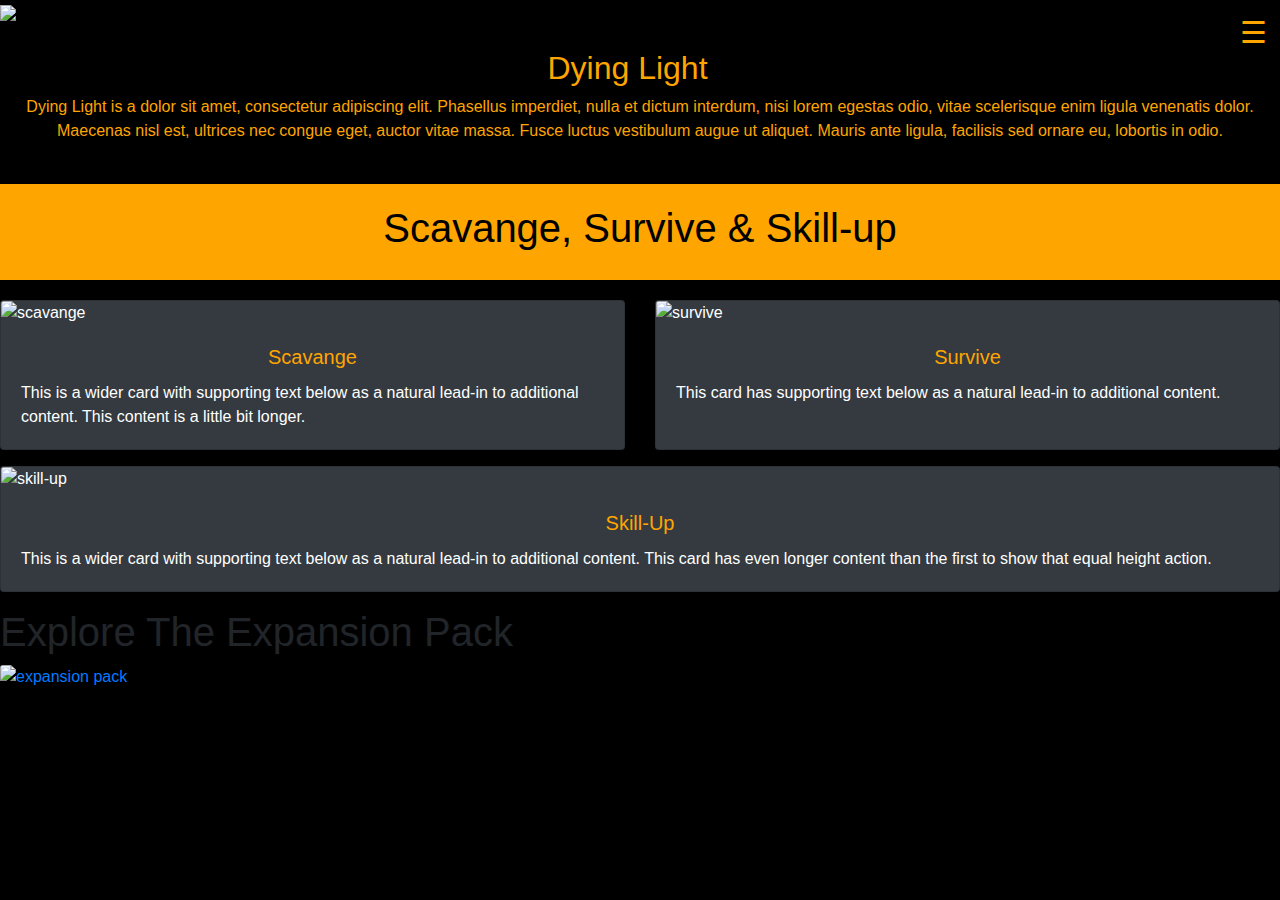
==== about.html @ fd43a187 "included expansion pack section" ====
<!DOCTYPE html>
<html lang="en">
<head>
    <meta charset="UTF-8">
    <meta name="viewport" content="width=device-width, initial-scale=1.0">
    <meta http-equiv="X-UA-Compatible" content="ie=edge">
    
<!----font---->
  
   <link href="https://fonts.googleapis.com/css?family=Permanent+Marker&display=swap" rel="stylesheet">
   <link href="https://fonts.googleapis.com/css?family=Roboto&display=swap" rel="stylesheet">
<!-----bootstrap----->
    <link rel="stylesheet" href="https://stackpath.bootstrapcdn.com/bootstrap/4.3.1/css/bootstrap.min.css" integrity="sha384-ggOyR0iXCbMQv3Xipma34MD+dH/1fQ784/j6cY/iJTQUOhcWr7x9JvoRxT2MZw1T" crossorigin="anonymous">
 
<!-----css external sheet----->
    <link rel="stylesheet" href="stylesheets/style.css" type="text/css" />
    
    
</head>
<body>
<!----nav bar----->

    <div id="myNav" class="overlay">
      <a href="javascript:void(0)" class="closebtn" onclick="closeNav()">&times;</a>
      <div class="overlay-content">
      <a href="index.html">Home</a>
    	<a href="about.html">About</a>
    	<a href="buynow.html">Buy Now</a>
      </div>
      </div>
      
     
     <div class="hamburger" onclick="openNav()">&#9776;</div>
     
<!-----dying light description----->

<section>
    
    
    <img src="https://media.comicbook.com/2019/05/dying-light-1172647.jpeg">

  <div class="content">
    <h2>Dying Light</h2>
    <p>Dying Light is a dolor sit amet, 
        consectetur adipiscing elit. Phasellus 
        imperdiet, nulla et dictum interdum, nisi 
        lorem egestas odio, vitae scelerisque enim 
        ligula venenatis dolor. Maecenas nisl est, ultrices 
        nec congue eget, auctor vitae massa. Fusce luctus 
        vestibulum augue ut aliquet. Mauris ante ligula, 
        facilisis sed ornare eu, lobortis in odio. 
  </div>


</section>

<!-----heading for scavange, survive & skill-up section----->

<div class="second-section-heading">
<h1>Scavange, Survive & Skill-up</h1>
</div>

<!-----cards for scavange, survive & skill-up----->

<div class="card-deck">
  <div class="card text-white bg-dark mb-3">
    <img src="https://steamcdn-a.akamaihd.net/steam/apps/534380/ss_e9697c38d50259df25495750dfff3899572beeed.1920x1080.jpg?t=156708666" class="card-img-top" alt="scavange">
    <div class="card-body">
      <h5 class="card-title">Scavange</h5>
      <p class="card-text">This is a wider card with supporting text below as a natural lead-in to additional content. This content is a little bit longer.</p>
    </div>
    
  </div>
  <div class="card text-white bg-dark mb-3">
    <img src="https://steamcdn-a.akamaihd.net/steam/apps/534380/ss_e9697c38d50259df25495750dfff3899572beeed.1920x1080.jpg?t=156708666" class="card-img-top" alt="survive">
    <div class="card-body">
      <h5 class="card-title">Survive</h5>
      <p class="card-text">This card has supporting text below as a natural lead-in to additional content.</p>
    </div>

    </div>
  </div>
  <div class="card text-white bg-dark mb-3">
    <img src="https://steamcdn-a.akamaihd.net/steam/apps/534380/ss_e9697c38d50259df25495750dfff3899572beeed.1920x1080.jpg?t=156708666" class="card-img-top" alt="skill-up">
    <div class="card-body">
      <h5 class="card-title">Skill-Up</h5>
      <p class="card-text">This is a wider card with supporting text below as a natural lead-in to additional content. This card has even longer content than the first to show that equal height action.</p>
    </div>
    
  </div>
</div>

<!-----heading for expansion pack section----->

<div class="heading-expansion-pack">
<h1>Explore The Expansion Pack</h1>
</div>

<!-----card linked to expansion pack----->

<div class="card-expansion-pack">
  <a href="https://store.steampowered.com/dlc/239140/Dying_Light/" target=_"_blank"><img src="https://hb.imgix.net/dc7375193c4e0ab556a935ecbd288d52fd8a8666.jpg?auto=compress,format&fit=crop&h=353&w=616&s=88cbf97c9366bd4a0d49128763748348" class="card-img" alt="expansion pack">
</a>
</div>

    <!-----JavaScript for navbar----->

<script>
function openNav() {
  document.getElementById("myNav").style.height = "100%";
}

function closeNav() {
  document.getElementById("myNav").style.height = "0%";
}
</script>

<!-----bootstrap----->

<script src="https://code.jquery.com/jquery-3.3.1.slim.min.js" integrity="sha384-q8i/X+965DzO0rT7abK41JStQIAqVgRVzpbzo5smXKp4YfRvH+8abtTE1Pi6jizo" crossorigin="anonymous"></script>
<script src="https://cdnjs.cloudflare.com/ajax/libs/popper.js/1.14.7/umd/popper.min.js" integrity="sha384-UO2eT0CpHqdSJQ6hJty5KVphtPhzWj9WO1clHTMGa3JDZwrnQq4sF86dIHNDz0W1" crossorigin="anonymous"></script>
<script src="https://stackpath.bootstrapcdn.com/bootstrap/4.3.1/js/bootstrap.min.js" integrity="sha384-JjSmVgyd0p3pXB1rRibZUAYoIIy6OrQ6VrjIEaFf/nJGzIxFDsf4x0xIM+B07jRM" crossorigin="anonymous"></script>

</body>
</html>
---- stylesheets/style.css ----
body {
  margin: 0%;
  padding: 0%;
  border: 0%;
  font-family: 'Permanent Marker', sans-serif;
  background: black;
}

/*---css for nav overlay---*/

.overlay {
  height: 0%;
  width: 100%;
  position: fixed;
  z-index: 1;
  top: 0;
  left: 0;
  background-color: rgb(0,0,0);
  background-color: rgba(0,0,0, 0.8);
  overflow-y: hidden;
  transition: 0.5s
}

.overlay-content {
  position: absolute;
  top: 25%;
  width: 100%;
  text-align: center;
  margin-top: 30px;
}

.overlay a {
  padding: 8px;
  text-decoration: none;
  font-size: 36px;
  color: #635f60;
  display: block;
  transition: 0.3s;
}

.overlay a:hover, .overlay a:focus {
  color: #ffab36;
}

.overlay .closebtn {
  position: absolute;
  top: 20px;
  right: 45px;
  font-size: 60px;
}

@media screen and (min-width: 300px){
  .overlay {overflow-y: auto;}
  .overlay a {font-size: 25px}
  .overlay .closebtn {
  font-size: 40px;
  top: 15px;
  right: 35px;
  }
}


.hamburger {
position:top;
font-size:30px;
cursor:pointer;
color:orange;
/*color:white;*/
float:right;
padding: 10px;
width: 50px;

}

/*---end of css nav overlay---*/

/*---landing page video---*/

.video-fluid {
  width: 100%;
  height: auto;
}

.introtext {
  color: orange;
}

/*---about page--- */

/*---dying light description---*/

.content {
	color: orange;
	padding: 25px;
	background-image:black;
	text-align: center;
}

/*---about header img---*/
img {
  width: 100%;
}

/*<!-----section heading for Scavange, survive & skill-up section----->*/

.second-section-heading {
  text-align: center;
  color: black;
  padding: 20px;
  margin-bottom: 20px;
  font-size: 20px;
  background-color: orange;
}

/*---stylings for cards---*/

.card-title {
  color: orange;
  text-align: center;
}
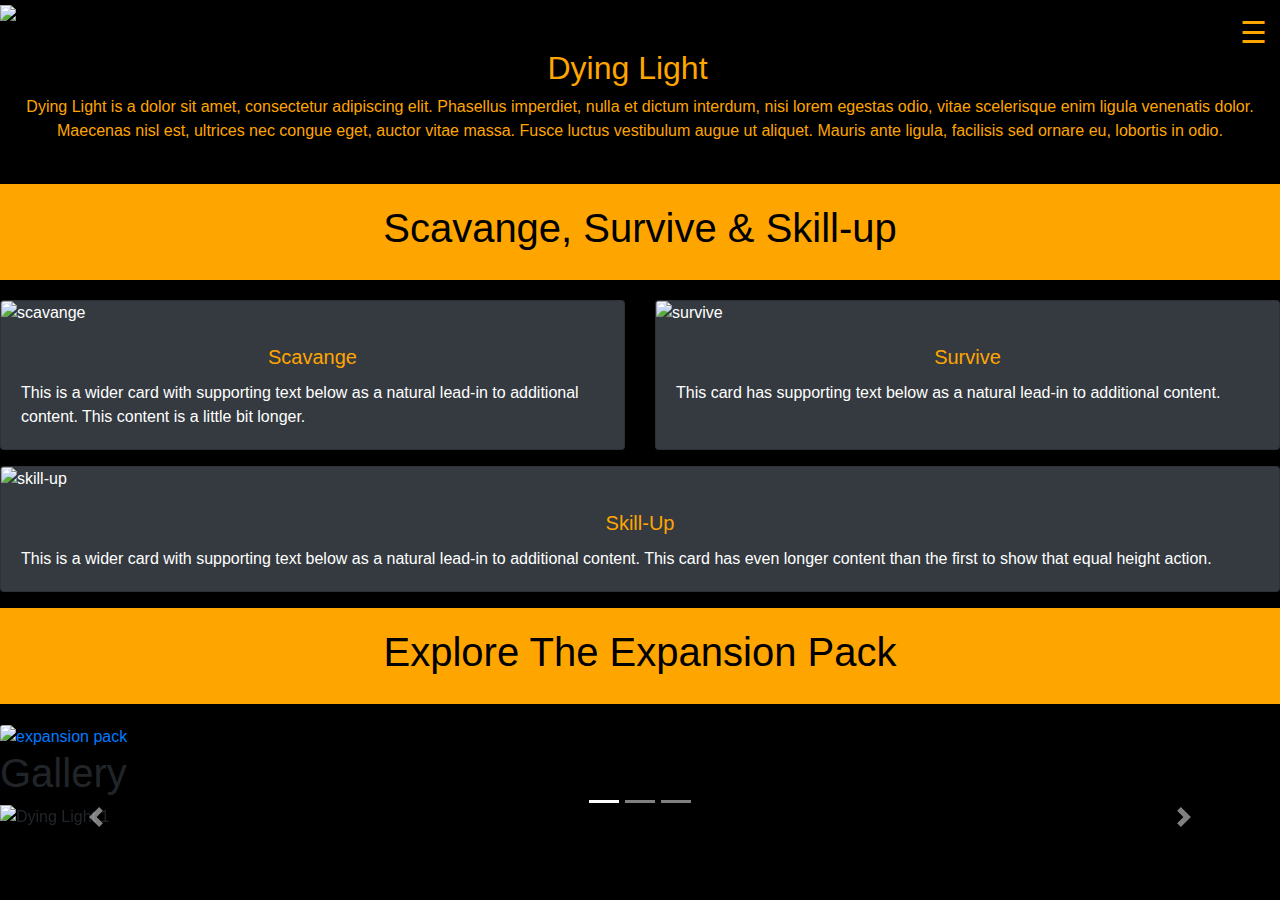
==== commit bfb6ed75: "added carousel from bootstrap" ====
--- a/about.html
+++ b/about.html
@@ -103,6 +103,53 @@
 </a>
 </div>
 
+<!-----heading for photo gallery----->
+
+<div class="heading-photo-gallery">
+<h1>Gallery</h1>
+</div>
+
+
+<!-----start of image slider----->
+
+<div>
+<div id="carouselExampleIndicators" class="carousel slide" data-ride="carousel">
+  <ol class="carousel-indicators">
+    <li data-target="#carouselExampleIndicators" data-slide-to="0" class="active"></li>
+    <li data-target="#carouselExampleIndicators" data-slide-to="1"></li>
+    <li data-target="#carouselExampleIndicators" data-slide-to="2"></li>
+  </ol>
+  <div class="carousel-inner">
+    
+<!-----slide 1----->
+    <div class="carousel-item active">
+      <img src="https://steamcdn-a.akamaihd.net/steam/apps/534380/ss_e9697c38d50259df25495750dfff3899572beeed.1920x1080.jpg?t=1567086665" class="d-block w-100" alt="Dying Light 1">
+    </div>
+<!-----slide 2----->
+    
+    <div class="carousel-item">
+      <img src="https://steamcdn-a.akamaihd.net/steam/apps/534380/ss_e9697c38d50259df25495750dfff3899572beeed.1920x1080.jpg?t=1567086665" class="d-block w-100" alt="Dying Light 2">
+    </div>
+<!-----slide 3----->
+  
+  <div class="carousel-item">
+      <img src="https://steamcdn-a.akamaihd.net/steam/apps/534380/ss_e9697c38d50259df25495750dfff3899572beeed.1920x1080.jpg?t=1567086665" class="d-block w-100" alt="Dying Light 3">
+    </div>
+  </div>
+<!----- prev & next buttons----->
+
+  <a class="carousel-control-prev" href="#carouselExampleIndicators" role="button" data-slide="prev">
+    <span class="carousel-control-prev-icon"></span>
+    <span class="sr-only">Previous</span>
+  </a>
+  <a class="carousel-control-next" href="#carouselExampleIndicators" role="button" data-slide="next">
+    <span class="carousel-control-next-icon"
+    ></span>
+    <span class="sr-only">Next</span>
+  </a>
+</div>
+</div>
+
     <!-----JavaScript for navbar----->
 
 <script>
--- a/stylesheets/style.css
+++ b/stylesheets/style.css
@@ -118,3 +118,20 @@
   color: orange;
   text-align: center;
 }
+
+/*---section heading for expansion pack---*/
+
+.heading-expansion-pack {
+  text-align: center;
+  color: black;
+  padding: 20px;
+  margin-bottom: 20px;
+  font-size: 20px;
+  background-color: orange;
+}
+
+/*---expansion pack picture link---*/
+
+.card-expansion-pack {
+  pointer: cursor;
+}
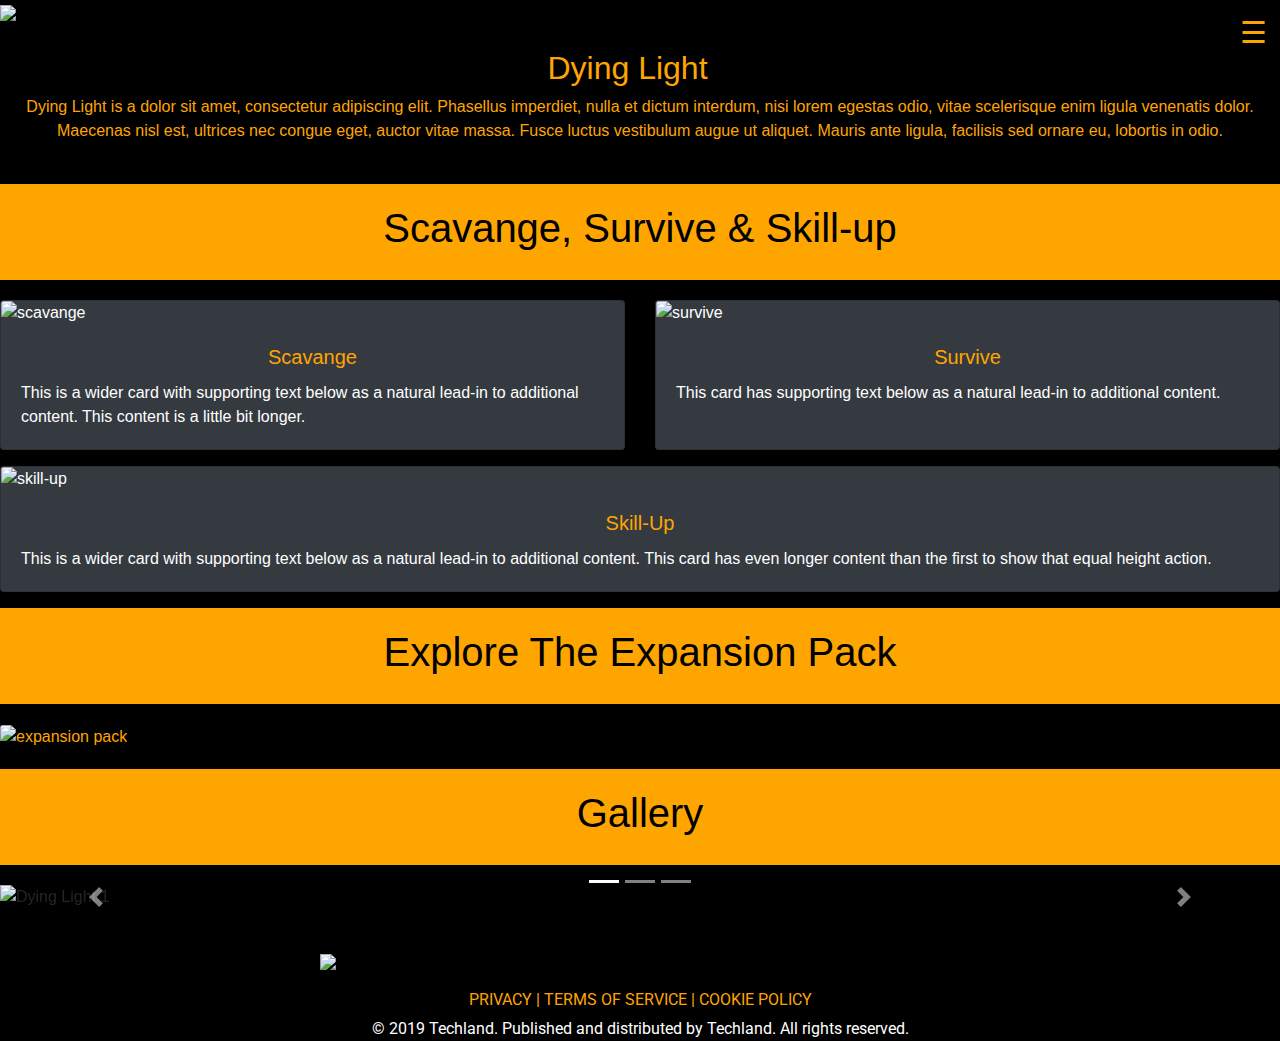
==== commit 1626e05d: "added footer in about, buynow, index and included CSS styling for footer" ====
--- a/about.html
+++ b/about.html
@@ -162,6 +162,21 @@
 }
 </script>
 
+<!-----footer-copyright----->
+<footer>
+     <div class="rating">
+    <img src="https://www.esrb.org/wp-content/uploads/2019/04/Mature.svg"/>
+    </div>
+    
+    <div class="privacy-links">
+      PRIVACY | TERMS OF SERVICE | COOKIE POLICY
+    </div>
+    
+    <div class="textcopyright">
+      © 2019 Techland. Published and distributed by Techland. All rights reserved.
+    </div>
+</footer>
+
 <!-----bootstrap----->
 
 <script src="https://code.jquery.com/jquery-3.3.1.slim.min.js" integrity="sha384-q8i/X+965DzO0rT7abK41JStQIAqVgRVzpbzo5smXKp4YfRvH+8abtTE1Pi6jizo" crossorigin="anonymous"></script>
--- a/stylesheets/style.css
+++ b/stylesheets/style.css
@@ -135,3 +135,200 @@
 .card-expansion-pack {
   pointer: cursor;
 }
+
+/*---section heading for gallery---*/
+
+.heading-photo-gallery {
+  text-align: center;
+  color: black;
+  padding: 20px;
+  margin-top:20px;
+  margin-bottom: 20px;
+  font-size: 20px;
+  background-color: orange;
+}
+
+/*---buy now page---*/
+
+/*---header img---*/
+  img {
+    width: 100%;
+  }
+
+/*---buy now header styling---*/
+
+.buynow {
+  text-align: center;
+  color: white;
+  text-transform: capitalize;
+  background: orange;
+  color: black;
+  padding: 10px;
+  display: justify;
+  margin-top: 30px;
+  font: 15px;
+}
+
+
+/*<!-----buttons for buying the game on different platforms----->*/
+
+a {
+  color: orange;
+}
+
+
+/*---buy now button styling---*/
+
+.btn-group button {
+  background-color: black; 
+  border: 1px solid black;
+  padding: 20px; 
+  float: left; 
+  width: 50%;
+  margin-top: 1px;
+  cursor: pointer;
+}
+
+
+.btn-group:after {
+  content: "";
+  clear: both;
+  display: inline-block;
+}
+
+.btn-group button:not(:last-child) {
+  border-right: none;
+}
+
+/*---parallax---*/
+
+body, html {
+  height: 100%;
+}
+
+.parallax {
+  /* The image used */
+  background-image: url('https://mp1st.com/wp-content/uploads/2019/09/Dying-Light-2-Post-Launch-Support.jpg');
+
+  /* Full height */
+  height: 100%; 
+
+  /* Create the parallax scrolling effect */
+  background-attachment: fixed;
+  background-position: center;
+  background-repeat: no-repeat;
+  background-size: cover;
+}
+
+/* Turn off parallax scrolling for phones. */
+@media only screen and (min-device-width: 300px) {
+  .parallax {
+    background-attachment: scroll;
+    /*background-color: black;*/
+    /*background-image: none;*/
+  }
+}
+/* Fixed/sticky icon bar (vertically aligned 50% from the top of the screen) */
+.icon-bar {
+  position: fixed;
+  top: 50%;
+  -webkit-transform: translateY(-50%);
+  -ms-transform: translateY(-50%);
+  transform: translateY(-50%);
+}
+
+/* Style the icon bar links */
+.icon-bar a {
+  display: block;
+  text-align: center;
+  padding: 16px;
+  transition: all 0.3s ease;
+  color: white;
+  font-size: 20px;
+}
+
+/* social media icons*/
+
+.icon-bar a:hover {
+  background-color: #000;
+}
+
+.facebook {
+  background: #3B5998;
+  color: white;
+}
+
+.twitter {
+  background: #55ACEE;
+  color: white;
+}
+
+
+.youtube {
+  background: #bb0000;
+  color: white;
+}
+
+
+/*<!-----subscription----->*/
+
+.sub {
+  text-align: center;
+  color: white;
+  text-transform: capitalize;
+  background: orange;
+  color: black;
+  padding: 10px;
+  display: justify;
+  margin-top: 30px;
+  font: 15px;
+  
+}
+
+/*----subscription format email---*/
+
+.form-group {
+  padding: 20px;
+}
+
+/*---submit button---*/
+.submit-btn {
+  pointer:"cursor";
+}
+
+.container {
+  text-align: center;
+}
+
+/*---footer styling---*/
+
+.footer-buynow {
+   position: absolute;
+   left: 0;
+   bottom: 0;
+   width: 100%;
+   text-align: left;
+   padding: 10px
+}
+
+.rating {
+  margin: 40px;
+  margin-bottom: 15px;
+  width: 50%;
+  margin-left: 25%;
+}
+
+.privacy-links {
+  color: orange;
+  text-align: center;
+  margin-top: 10px;
+  font-family: 'Roboto', sans-serif;
+
+}
+
+.textcopyright {
+  color: white;
+  text-align: center;
+  margin-top: 5px;
+  font-family: 'Roboto', sans-serif;
+}
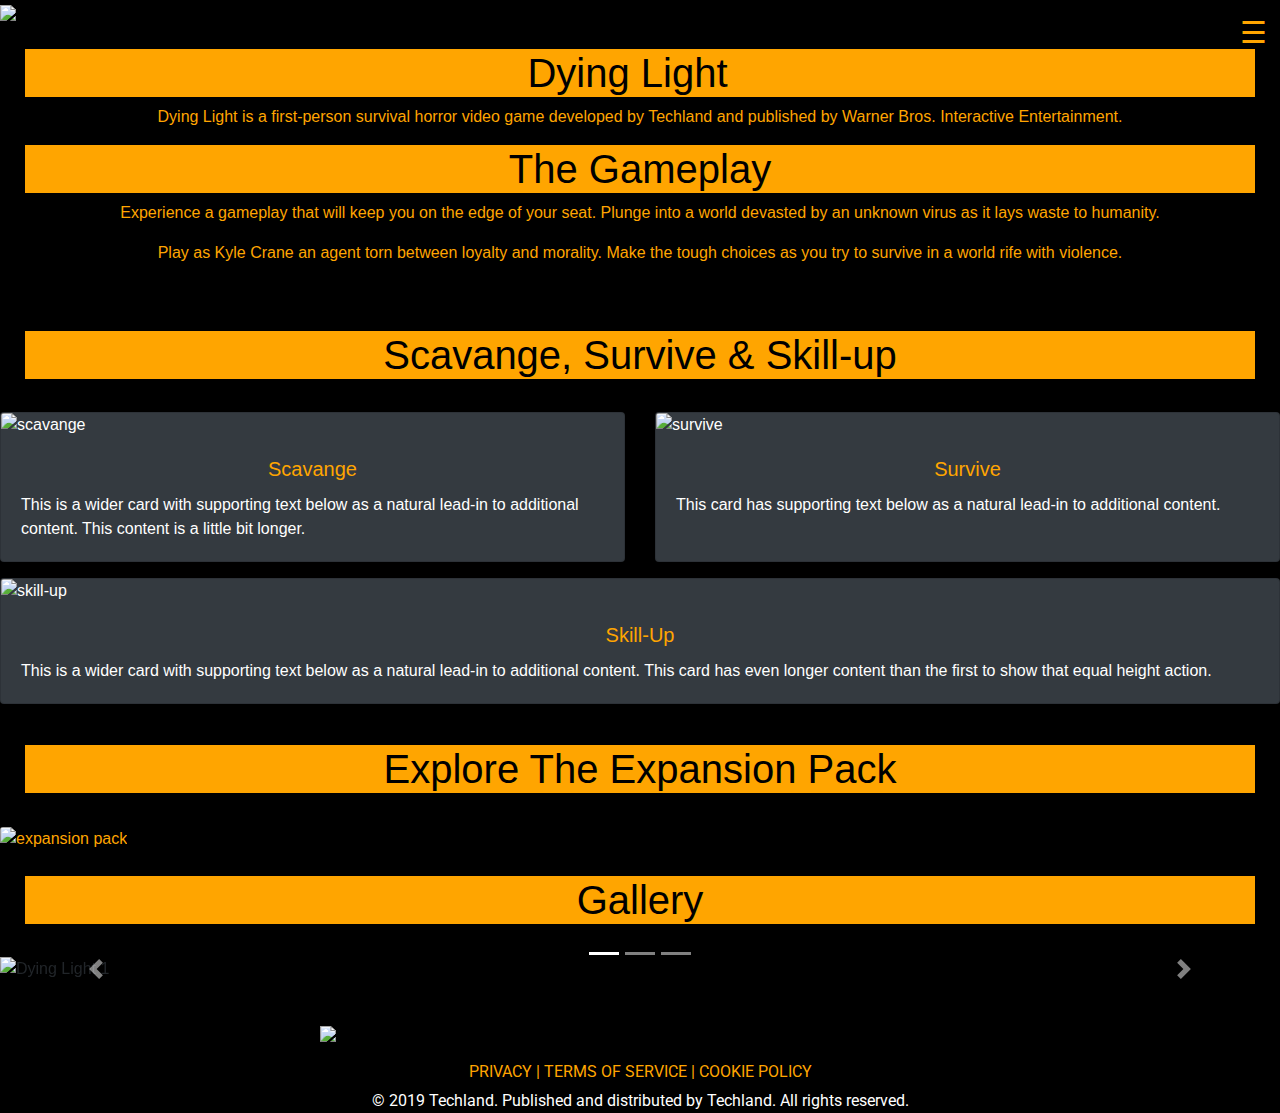
==== commit 51b14969: "Added text in html and CSS styling for section headers" ====
--- a/about.html
+++ b/about.html
@@ -40,26 +40,32 @@
     <img src="https://media.comicbook.com/2019/05/dying-light-1172647.jpeg">
 
   <div class="content">
-    <h2>Dying Light</h2>
-    <p>Dying Light is a dolor sit amet, 
-        consectetur adipiscing elit. Phasellus 
-        imperdiet, nulla et dictum interdum, nisi 
-        lorem egestas odio, vitae scelerisque enim 
-        ligula venenatis dolor. Maecenas nisl est, ultrices 
-        nec congue eget, auctor vitae massa. Fusce luctus 
-        vestibulum augue ut aliquet. Mauris ante ligula, 
-        facilisis sed ornare eu, lobortis in odio. 
+    <div class="title">
+    <h1>Dying Light</h1>
+    </div>
+    <p>Dying Light is a first-person survival horror video game developed 
+    by Techland and published by Warner Bros. Interactive Entertainment.</p>
+    <div class="title">
+    <h1>The Gameplay</h1>
+     </div>
+     Experience a gameplay that will keep you on the
+    edge of your seat. Plunge into a world devasted by an 
+    unknown virus as it lays waste to humanity.</p>
+     <p>Play as Kyle Crane an agent torn between loyalty and morality.
+     Make the tough choices as you try to survive in a world rife
+     with violence.
+  
   </div>
 
 
 </section>
 
 <!-----heading for scavange, survive & skill-up section----->
-
+  <div class="content">
 <div class="second-section-heading">
 <h1>Scavange, Survive & Skill-up</h1>
 </div>
-
+</div>
 <!-----cards for scavange, survive & skill-up----->
 
 <div class="card-deck">
@@ -91,11 +97,11 @@
 </div>
 
 <!-----heading for expansion pack section----->
-
+  <div class="content">
 <div class="heading-expansion-pack">
 <h1>Explore The Expansion Pack</h1>
 </div>
-
+</div>
 <!-----card linked to expansion pack----->
 
 <div class="card-expansion-pack">
@@ -104,11 +110,11 @@
 </div>
 
 <!-----heading for photo gallery----->
-
+  <div class="content">
 <div class="heading-photo-gallery">
 <h1>Gallery</h1>
 </div>
-
+</div>
 
 <!-----start of image slider----->
 
--- a/stylesheets/style.css
+++ b/stylesheets/style.css
@@ -83,6 +83,13 @@
 
 .introtext {
   color: orange;
+  padding: 20px;
+}
+
+.title {
+  color: black;
+  font-size: 45px;
+  background-color: orange;
 }
 
 /*---about page--- */
@@ -104,11 +111,8 @@
 /*<!-----section heading for Scavange, survive & skill-up section----->*/
 
 .second-section-heading {
-  text-align: center;
-  color: black;
-  padding: 20px;
-  margin-bottom: 20px;
-  font-size: 20px;
+  color: black;
+  font-size: 45px;
   background-color: orange;
 }
 
@@ -122,11 +126,8 @@
 /*---section heading for expansion pack---*/
 
 .heading-expansion-pack {
-  text-align: center;
-  color: black;
-  padding: 20px;
-  margin-bottom: 20px;
-  font-size: 20px;
+ color: black;
+  font-size: 45px;
   background-color: orange;
 }
 
@@ -139,12 +140,8 @@
 /*---section heading for gallery---*/
 
 .heading-photo-gallery {
-  text-align: center;
-  color: black;
-  padding: 20px;
-  margin-top:20px;
-  margin-bottom: 20px;
-  font-size: 20px;
+  color: black;
+  font-size: 45px;
   background-color: orange;
 }
 
@@ -166,6 +163,7 @@
   padding: 10px;
   display: justify;
   margin-top: 30px;
+  margin-bottom: 30px;
   font: 15px;
 }
 
@@ -182,7 +180,7 @@
 .btn-group button {
   background-color: black; 
   border: 1px solid black;
-  padding: 20px; 
+  padding: 10px; 
   float: left; 
   width: 50%;
   margin-top: 1px;
@@ -221,7 +219,7 @@
 }
 
 /* Turn off parallax scrolling for phones. */
-@media only screen and (min-device-width: 300px) {
+@media only screen and (max-device-width: 750px) {
   .parallax {
     background-attachment: scroll;
     /*background-color: black;*/
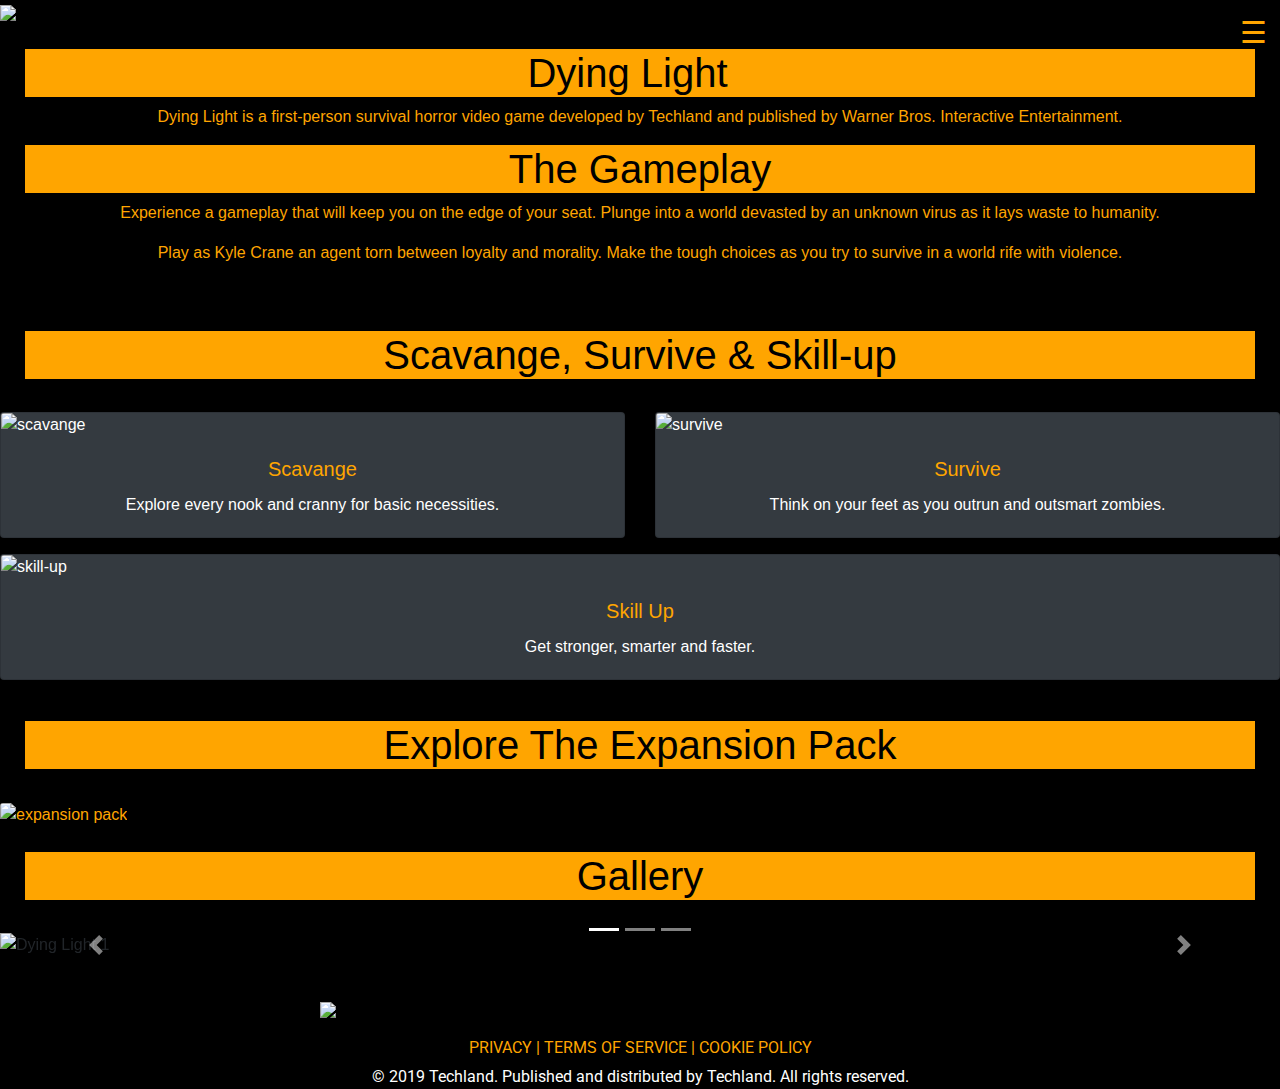
==== commit 9c5b4aa3: "added text and styling for about page" ====
--- a/about.html
+++ b/about.html
@@ -73,7 +73,8 @@
     <img src="https://steamcdn-a.akamaihd.net/steam/apps/534380/ss_e9697c38d50259df25495750dfff3899572beeed.1920x1080.jpg?t=156708666" class="card-img-top" alt="scavange">
     <div class="card-body">
       <h5 class="card-title">Scavange</h5>
-      <p class="card-text">This is a wider card with supporting text below as a natural lead-in to additional content. This content is a little bit longer.</p>
+      <p class="card-text">Explore every nook and cranny for 
+      basic necessities.</p>
     </div>
     
   </div>
@@ -81,7 +82,8 @@
     <img src="https://steamcdn-a.akamaihd.net/steam/apps/534380/ss_e9697c38d50259df25495750dfff3899572beeed.1920x1080.jpg?t=156708666" class="card-img-top" alt="survive">
     <div class="card-body">
       <h5 class="card-title">Survive</h5>
-      <p class="card-text">This card has supporting text below as a natural lead-in to additional content.</p>
+      <p class="card-text">Think on your feet as you outrun and outsmart
+      zombies.</p>
     </div>
 
     </div>
@@ -89,8 +91,8 @@
   <div class="card text-white bg-dark mb-3">
     <img src="https://steamcdn-a.akamaihd.net/steam/apps/534380/ss_e9697c38d50259df25495750dfff3899572beeed.1920x1080.jpg?t=156708666" class="card-img-top" alt="skill-up">
     <div class="card-body">
-      <h5 class="card-title">Skill-Up</h5>
-      <p class="card-text">This is a wider card with supporting text below as a natural lead-in to additional content. This card has even longer content than the first to show that equal height action.</p>
+      <h5 class="card-title">Skill Up</h5>
+      <p class="card-text">Get stronger, smarter and faster.</p>
     </div>
     
   </div>
--- a/stylesheets/style.css
+++ b/stylesheets/style.css
@@ -123,6 +123,10 @@
   text-align: center;
 }
 
+.card-text {
+   text-align: center;
+
+}
 /*---section heading for expansion pack---*/
 
 .heading-expansion-pack {
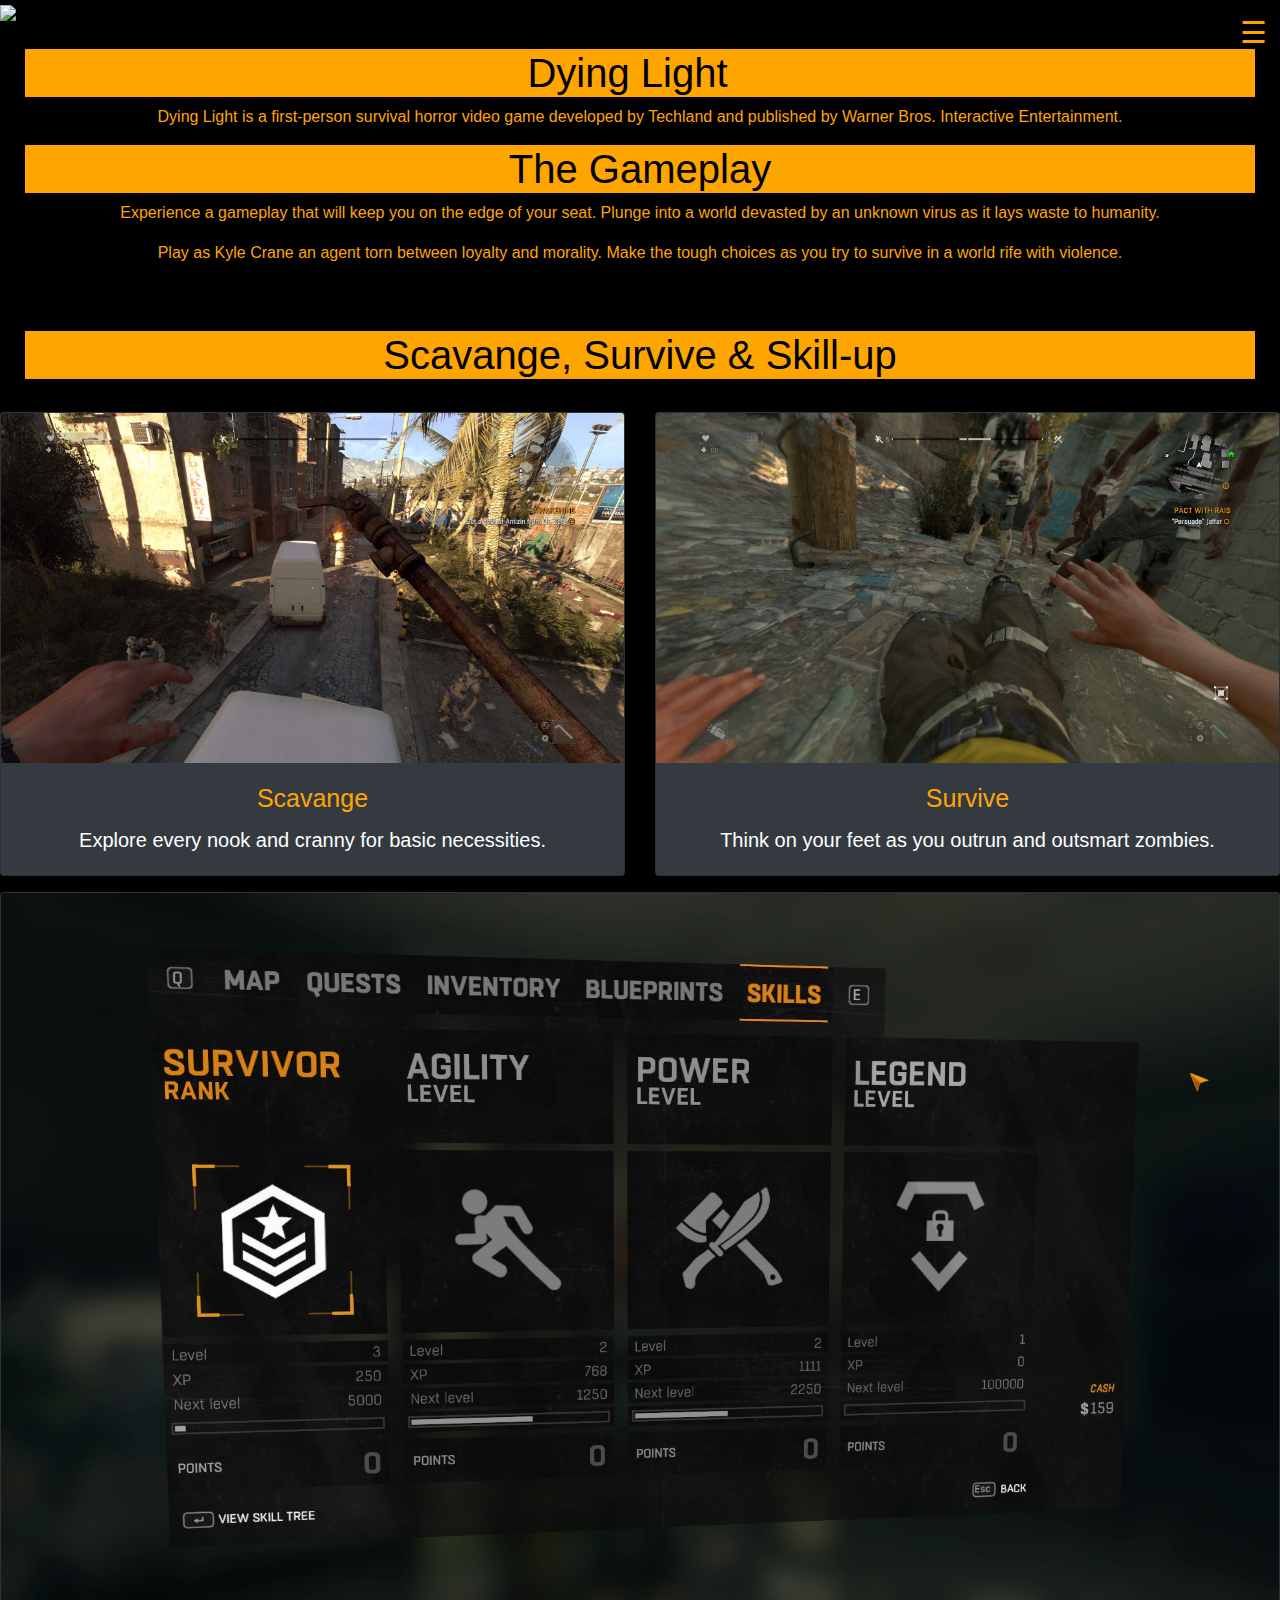
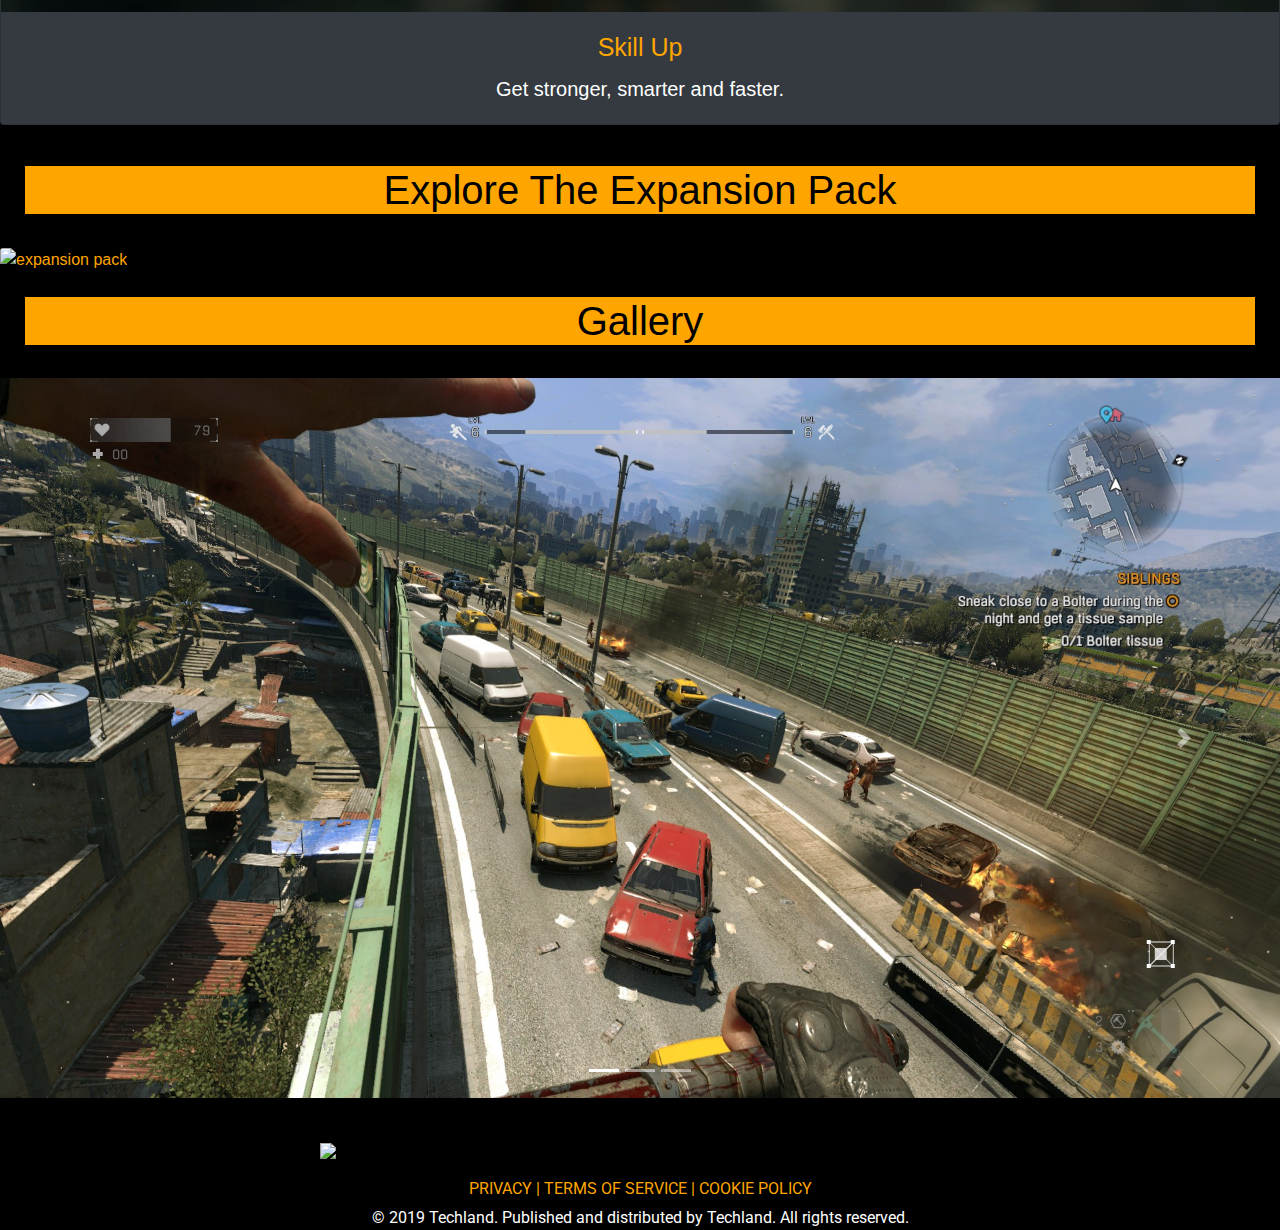
==== commit c1f83cfc: "added pictures for the about page, changed named of pictures" ====
--- a/about.html
+++ b/about.html
@@ -48,12 +48,12 @@
     <div class="title">
     <h1>The Gameplay</h1>
      </div>
-     Experience a gameplay that will keep you on the
+    <p> Experience a gameplay that will keep you on the
     edge of your seat. Plunge into a world devasted by an 
     unknown virus as it lays waste to humanity.</p>
      <p>Play as Kyle Crane an agent torn between loyalty and morality.
      Make the tough choices as you try to survive in a world rife
-     with violence.
+     with violence.</p>
   
   </div>
 
@@ -70,7 +70,7 @@
 
 <div class="card-deck">
   <div class="card text-white bg-dark mb-3">
-    <img src="https://steamcdn-a.akamaihd.net/steam/apps/534380/ss_e9697c38d50259df25495750dfff3899572beeed.1920x1080.jpg?t=156708666" class="card-img-top" alt="scavange">
+    <img src="images/scavenge.jpg" class="card-img-top" alt="scavange">
     <div class="card-body">
       <h5 class="card-title">Scavange</h5>
       <p class="card-text">Explore every nook and cranny for 
@@ -79,7 +79,7 @@
     
   </div>
   <div class="card text-white bg-dark mb-3">
-    <img src="https://steamcdn-a.akamaihd.net/steam/apps/534380/ss_e9697c38d50259df25495750dfff3899572beeed.1920x1080.jpg?t=156708666" class="card-img-top" alt="survive">
+    <img src="images/survive.jpg" class="card-img-top" alt="survive">
     <div class="card-body">
       <h5 class="card-title">Survive</h5>
       <p class="card-text">Think on your feet as you outrun and outsmart
@@ -89,7 +89,7 @@
     </div>
   </div>
   <div class="card text-white bg-dark mb-3">
-    <img src="https://steamcdn-a.akamaihd.net/steam/apps/534380/ss_e9697c38d50259df25495750dfff3899572beeed.1920x1080.jpg?t=156708666" class="card-img-top" alt="skill-up">
+    <img src="images/skills.jpg" class="card-img-top" alt="skill-up">
     <div class="card-body">
       <h5 class="card-title">Skill Up</h5>
       <p class="card-text">Get stronger, smarter and faster.</p>
@@ -131,17 +131,17 @@
     
 <!-----slide 1----->
     <div class="carousel-item active">
-      <img src="https://steamcdn-a.akamaihd.net/steam/apps/534380/ss_e9697c38d50259df25495750dfff3899572beeed.1920x1080.jpg?t=1567086665" class="d-block w-100" alt="Dying Light 1">
+      <img src="images/highway.jpg" alt="Dying Light 1">
     </div>
 <!-----slide 2----->
     
     <div class="carousel-item">
-      <img src="https://steamcdn-a.akamaihd.net/steam/apps/534380/ss_e9697c38d50259df25495750dfff3899572beeed.1920x1080.jpg?t=1567086665" class="d-block w-100" alt="Dying Light 2">
+      <img src="images/city-shot.jpg" class="d-block w-100" alt="Dying Light 2">
     </div>
 <!-----slide 3----->
   
   <div class="carousel-item">
-      <img src="https://steamcdn-a.akamaihd.net/steam/apps/534380/ss_e9697c38d50259df25495750dfff3899572beeed.1920x1080.jpg?t=1567086665" class="d-block w-100" alt="Dying Light 3">
+      <img src="images/zombie-fight.jpg" class="d-block w-100" alt="Dying Light 3">
     </div>
   </div>
 <!----- prev & next buttons----->
--- a/stylesheets/style.css
+++ b/stylesheets/style.css
@@ -121,10 +121,14 @@
 .card-title {
   color: orange;
   text-align: center;
+  font-size: 25px;
+
 }
 
 .card-text {
    text-align: center;
+   font-size: 20px;
+
 
 }
 /*---section heading for expansion pack---*/
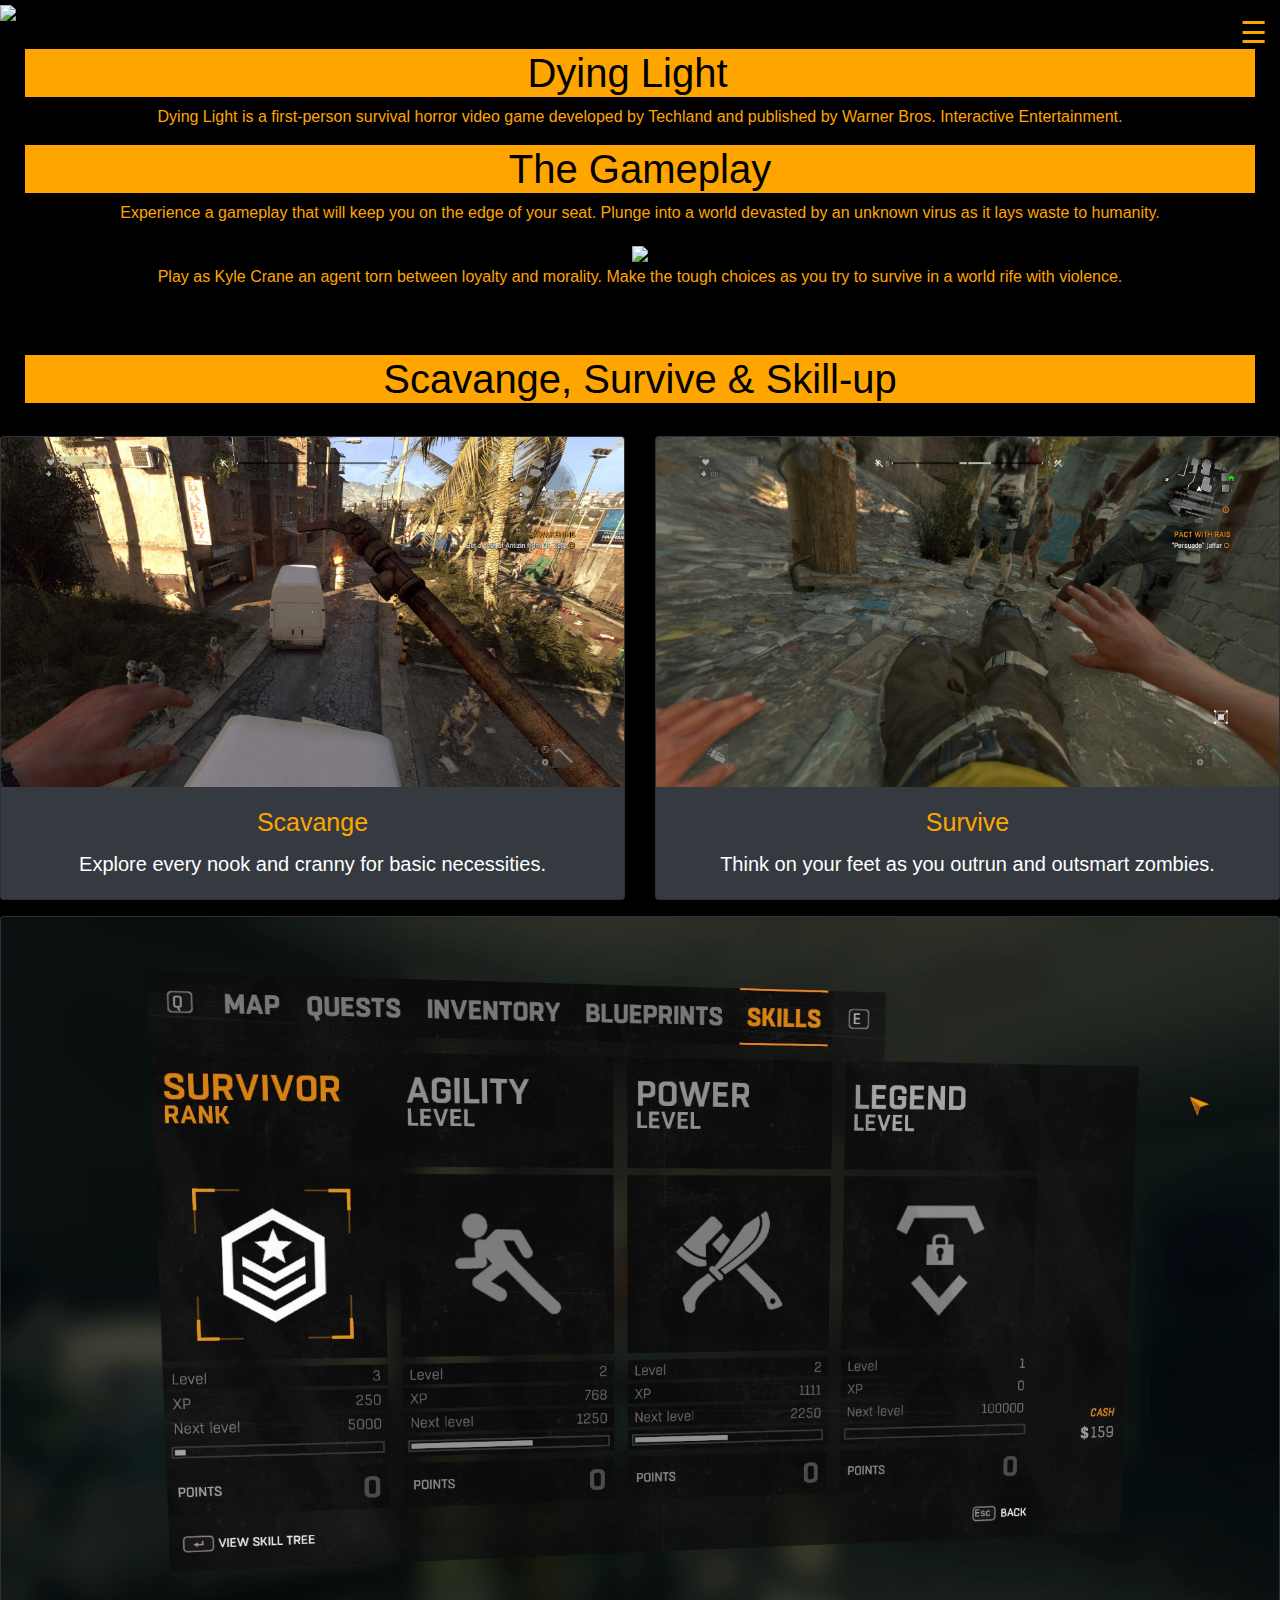
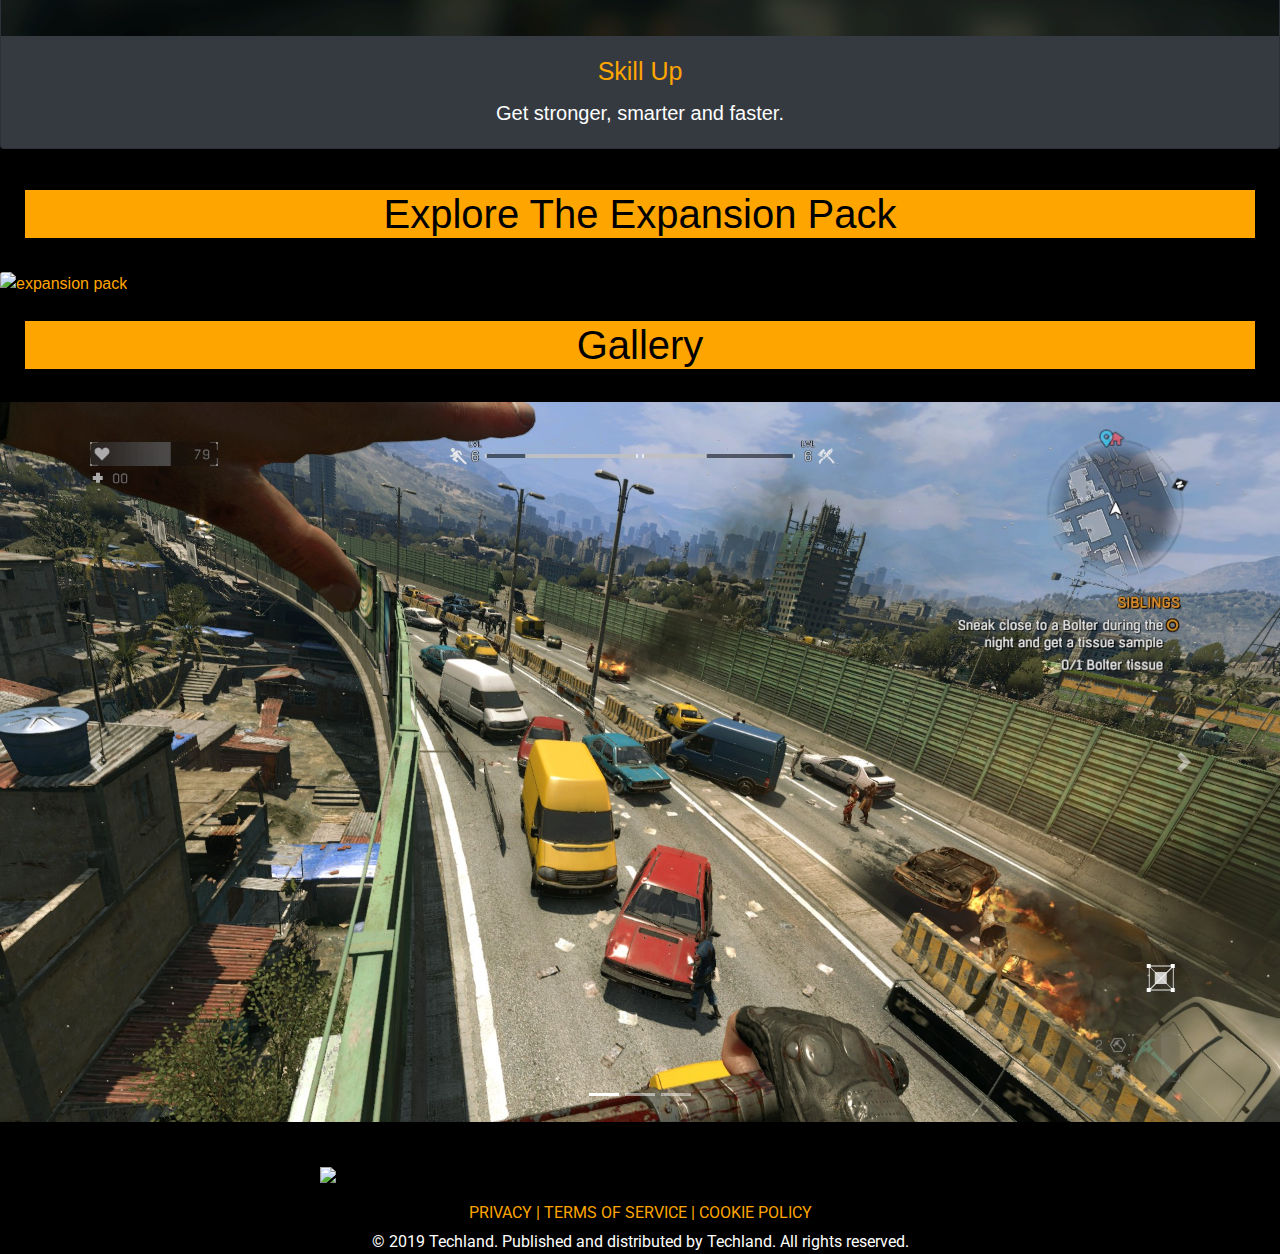
==== commit 71c0ced5: "added picture in the about section" ====
--- a/about.html
+++ b/about.html
@@ -51,6 +51,7 @@
     <p> Experience a gameplay that will keep you on the
     edge of your seat. Plunge into a world devasted by an 
     unknown virus as it lays waste to humanity.</p>
+    <img src="https://vignette.wikia.nocookie.net/dyinglight/images/9/92/DL_Kyle_Crane.jpg/revision/latest?cb=20150224125550&path-prefix=pl"></img>
      <p>Play as Kyle Crane an agent torn between loyalty and morality.
      Make the tough choices as you try to survive in a world rife
      with violence.</p>
@@ -136,7 +137,7 @@
 <!-----slide 2----->
     
     <div class="carousel-item">
-      <img src="images/city-shot.jpg" class="d-block w-100" alt="Dying Light 2">
+      <img src="images/high-shot.jpg" class="d-block w-100" alt="Dying Light 2">
     </div>
 <!-----slide 3----->
   
